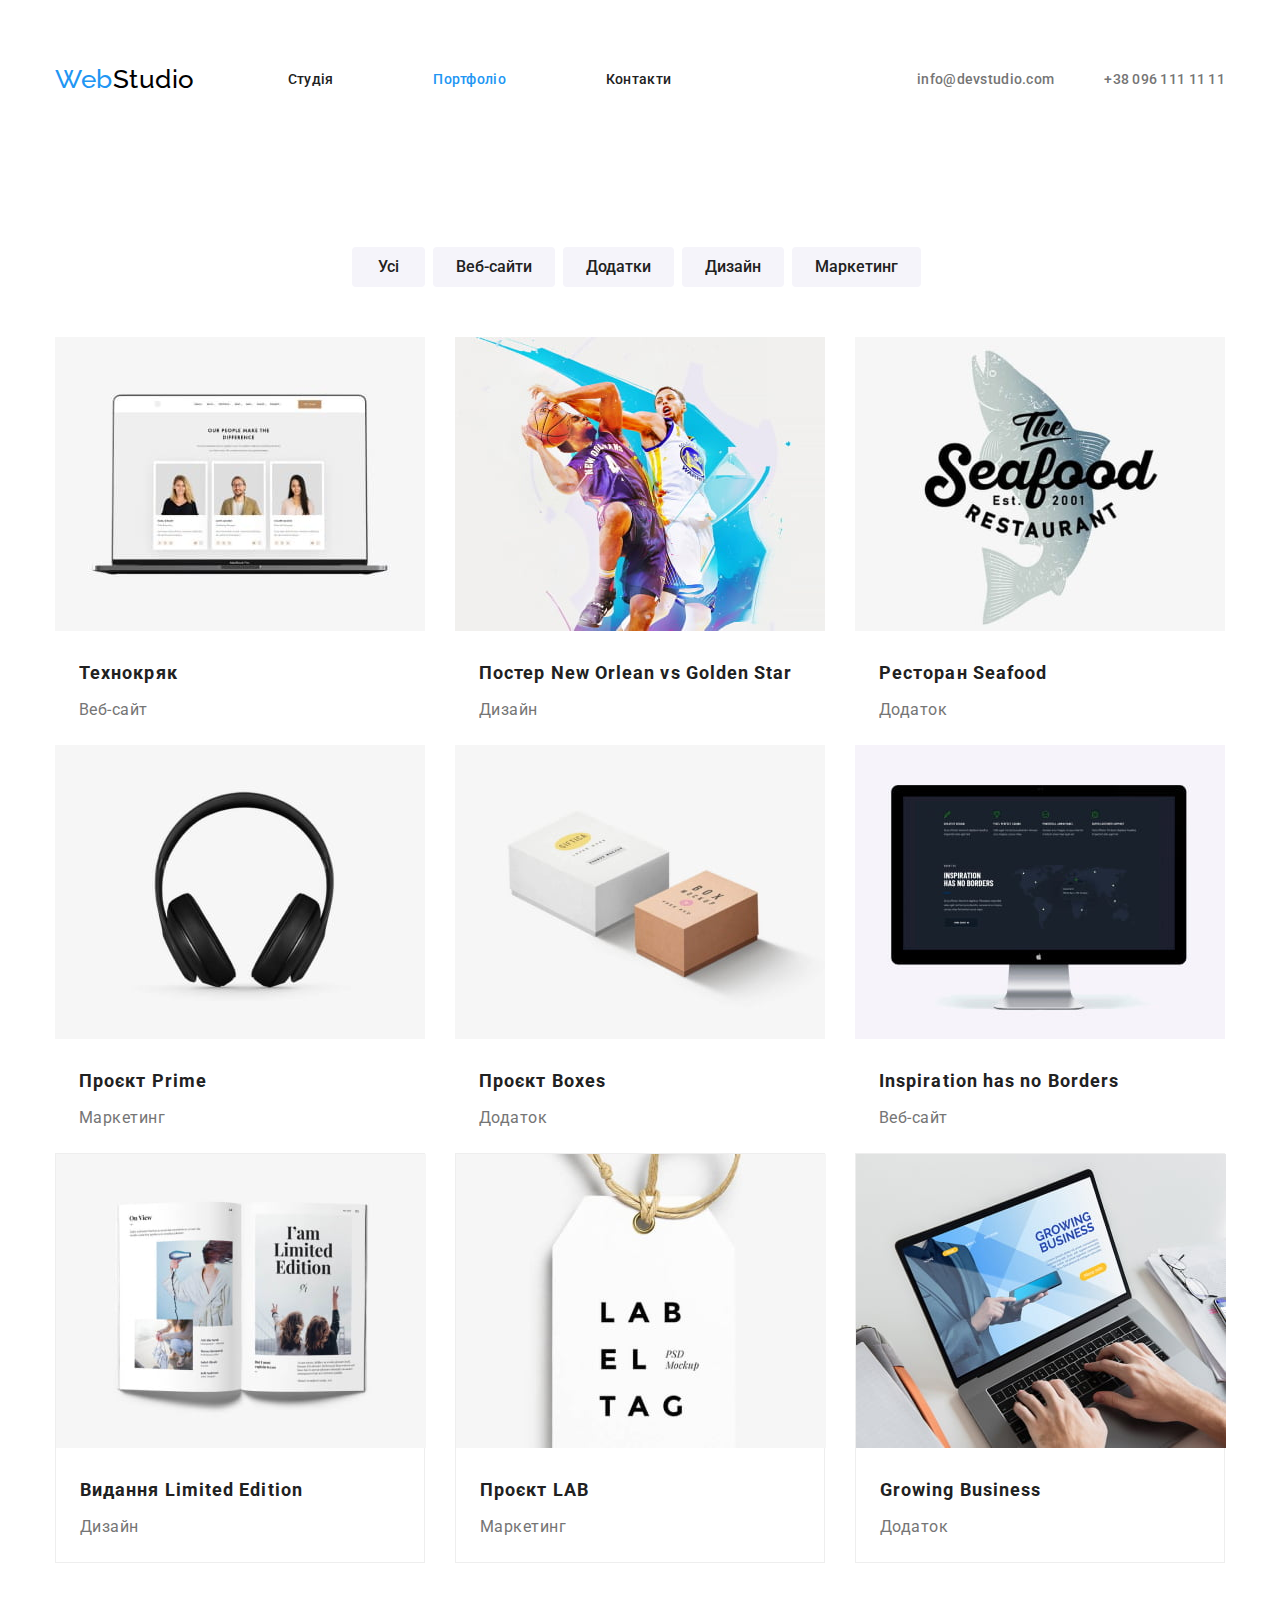
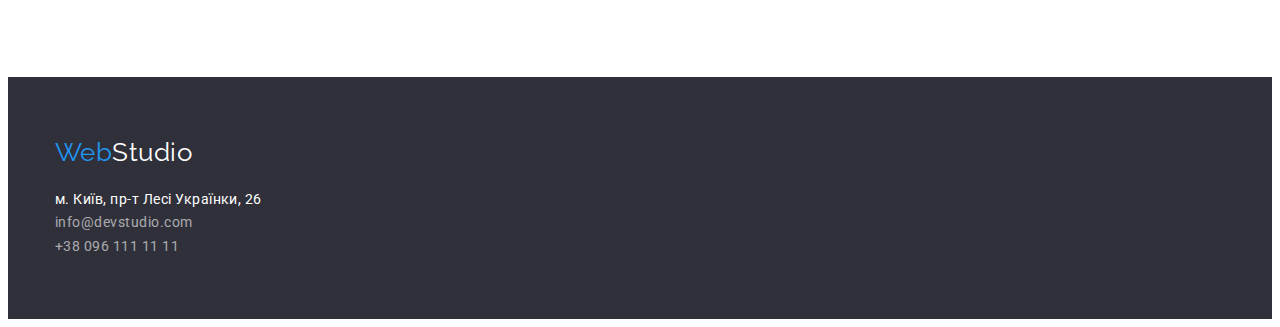
==== portfolio.html @ 887244df "home work" ====
<!DOCTYPE html>
<html lang="uk">
  <head>
    <meta charset="UTF-8" />
    <meta http-equiv="X-UA-Compatible" content="IE=edge" />
    <meta name="viewport" content="width=device-width, initial-scale=1.0" />
    <title>Portfolio</title>
    <link rel="preconnect" href="https://fonts.googleapis.com" />
    <link rel="preconnect" href="https://fonts.gstatic.com" crossorigin />
    <link
      href="https://fonts.googleapis.com/css2?family=Raleway:wght@700&family=Roboto:wght@400;500;700;900&display=swap"
      rel="stylesheet"
    />
    <link
      rel="stylesheet"
      href="https://cdnjs.cloudflare.com/ajax/libs/modern-normalize/1.1.0/modern-normalize.min.css"
      integrity="sha512-wpPYUAdjBVSE4KJnH1VR1HeZfpl1ub8YT/NKx4PuQ5NmX2tKuGu6U/JRp5y+Y8XG2tV+wKQpNHVUX03MfMFn9Q=="
      crossorigin="anonymous"
      referrerpolicy="no-referrer"
    />
    <link rel="stylesheet" href="./css/styles.css" />
  </head>
  <body>
    <header class="page-header">
      <div class="conteiner main-nav">
        <nav class="site-nav">
          <a href="./index.html" class="logo"><span>Web</span>Studio</a>
          <ul class="site-nav list">
            <li class="site-nav item">
              <a class="site-nav link" href="./index.html">Студія</a>
            </li>
            <li class="site-nav item">
              <a href="./portfolio.html" class="link current">Портфоліо</a>
            </li>
            <li class="site-nav item">
              <a class="site-nav link" href="#">Контакти</a>
            </li>
          </ul>
        </nav>
        <ul class="auth-nav list">
          <li class="auth-nav item">
            <a class="auth-nav link" href="mailto:info@devstudio.com"
              >info@devstudio.com</a
            >
          </li>
          <li class="auth-nav item">
            <a class="auth-nav link" href="tel:+380961111111"
              >+38 096 111 11 11</a
            >
          </li>
        </ul>
      </div>
    </header>
    <!--Main-->
    <main>
      <!--Main content-->
      <!--Портфоліо-->
      <section class="hero-portfolio">
        <div class="conteiner">
          <h1 class="visually-hidden">Наші Роботи</h1>
          <ul class="portfolio list">
            <li><button type="button" class="btn portfolio">Усі</button></li>
            <li>
              <button type="button" class="button portfolio">Веб-сайти</button>
            </li>
            <li>
              <button type="button" class="button portfolio">Додатки</button>
            </li>
            <li>
              <button type="button" class="button portfolio">Дизайн</button>
            </li>
            <li>
              <button type="button" class="button portfolio">Маркетинг</button>
            </li>
          </ul>
          <ul class="hero-items list">
            <li class="items-hero">
              <a class="list" href=""
                ><img
                  class="imgs"
                  src="./image/img1.jpg"
                  alt="Веб-сайт"
                  width="370"
                />
                <h2 class="title">Технокряк</h2>
                <p class="text">Веб-сайт</p>
              </a>
            </li>
            <li class="items-hero">
              <a class="list" href=""
                ><img
                  class="imgs"
                  src="./image/img2.jpg"
                  alt="Дизайн"
                  width="370"
                />
                <h2 class="title">
                  Постер<span lang="en"> New Orlean vs Golden Star</span>
                </h2>
                <p class="text">Дизайн</p>
              </a>
            </li>
            <li class="items-hero">
              <a class="list" href=""
                ><img
                  class="imgs"
                  src="./image/img3.jpg"
                  alt="Додаток"
                  width="370"
                />
                <h2 class="title">Ресторан<span lang="en"> Seafood</span></h2>
                <p class="text">Додаток</p>
              </a>
            </li>
            <li class="items-hero">
              <a class="list" href=""
                ><img
                  class="imgs"
                  src="./image/img4.jpg"
                  alt="Маркетинг"
                  width="370"
                />
                <h2 class="title">Проєкт<span lang="en"> Prime</span></h2>
                <p class="text">Маркетинг</p>
              </a>
            </li>
            <li class="items-hero">
              <a class="list" href=""
                ><img
                  class="imgs"
                  src="./image/img5.jpg"
                  alt="Бокс"
                  width="370"
                />
                <h2 class="title">Проєкт<span lang="en"> Boxes</span></h2>
                <p class="text">Додаток</p>
              </a>
            </li>
            <li class="items-hero">
              <a class="list" href=""
                ><img
                  class="imgs"
                  src="./image/img6.jpg"
                  alt="Монітор"
                  width="370"
                />
                <h2 class="title" lang="en">Inspiration has no Borders</h2>
                <p class="text">Веб-сайт</p>
              </a>
            </li>
            <li class="items-hero pfl">
              <a class="list" href=""
                ><img
                  class="imgs"
                  src="./image/img7.jpg"
                  alt="Видання"
                  width="370"
                />
                <h2 class="title">
                  Видання<span lang="en"> Limited Edition</span>
                </h2>
                <p class="text">Дизайн</p>
              </a>
            </li>
            <li class="items-hero pfl">
              <a class="list" href=""
                ><img
                  class="imgs"
                  src="./image/img8.jpg"
                  alt="Лаб"
                  width="370"
                />
                <h2 class="title">Проєкт<span lang="en"> LAB</span></h2>
                <p class="text">Маркетинг</p></a
              >
            </li>
            <li class="items-hero pfl">
              <a class="list" href=""
                ><img
                  class="imgs"
                  src="./image/img9.jpg"
                  alt="Бізнес"
                  width="370"
                />
                <h2 class="title" lang="en">Growing Business</h2>
                <p class="text">Додаток</p>
              </a>
            </li>
          </ul>
        </div>
      </section>
    </main>
    <!--Footer-->
    <footer class="footer">
      <div class="conteiner">
        <a href="./index.html" class="logo"><span>Web</span>Studio</a>
        <address>
          <ul class="footer list">
            <li>
              <a
                href="https://goo.gl/maps/CPtrU1FHBa2aNyZL9"
                target="_blank"
                rel="noopener noreferrer nofollow"
                class="link"
                >м. Київ, пр-т Лесі Українки, 26</a
              >
            </li>
            <li>
              <a href="mailto:info@devstudio.com" lang="en" class="link-info"
                >info@devstudio.com</a
              >
            </li>
            <li>
              <a href="tel:+380961111111" class="link-info"
                >+38 096 111 11 11</a
              >
            </li>
          </ul>
        </address>
      </div>
    </footer>
  </body>
</html>
---- css/styles.css ----
/* Styles Index */

/*колір основного тексту-заголовки #212121 */
/*вторинний колір тексту #757575 */
/*білий #FFFFFF */
/*голубий акцент кнопка #2196F3 */
/*голубий та чорний верх лого #2196F3 #000000 */
/*голубий та білий низ лого #2196F3 #FFFFFF*/
/*  */

:root {
  --primary-text-color: #757575;
  --title-text-color: #212121;
  --accent-color: #2196f3;
  --primary-bg-color: #ffffff;
  --primary-section-color: #f5f5f5;
  --section-bg-color: #f5f4fa;
  --logo-color: #000000;
  --section-color: #2f303a;
  --footer-link-color: rgba(255, 255, 255, 0.6);
  --button-color: #188ce8;
}

p,
h1,
h2,
h3,
h4,
h5,
h6 {
  margin: 0;
}

ul {
  margin: 0;
  padding-left: 0;
}

address {
  font-style: normal;
}

html {
  box-sizing: border-box;
}
*,
*::before,
*::after {
  box-sizing: inherit;
}
.conteiner {
  max-width: 1200px;
  padding-left: 15px;
  padding-right: 15px;
  margin-left: auto;
  margin-right: auto;
  /* outline: 2px solid aqua; */
}

body {
  background-color: var(--primary-bg-color);
  color: var(--primary-text-color);
  font-family: "Roboto", sans-serif;
  letter-spacing: 0.03em;
}

.logo {
  padding-top: 24px;
  padding-bottom: 25px;
  color: var(--logo-color);
  font-family: "Raleway", sans-serif;
  font-size: 26px;
  line-height: 1.19;
  text-decoration: none;
}
.site-nav .logo {
  color: var(--logo-color);
  font-family: "Raleway", sans-serif;
  font-size: 26px;
  line-height: 1.19;
  text-decoration: none;
}
.logo > span {
  color: var(--accent-color);
}

.logo > span {
  color: var(--accent-color);
}

.list {
  list-style: none;
  text-decoration: none;
  padding: 0;
  margin: 0;
}

.visually-hidden {
  position: absolute;
  white-space: nowrap;
  width: 1px;
  height: 1px;
  overflow: hidden;
  border: 0;
  padding: 0;
  clip-path: inset(100%);
  clip: rect(0 0 0 0);
  margin: -1px;
}
/* Page haader /////////////////// */
.page-header {
  padding-top: 32px;
  padding-bottom: 32px;
  border-bottom: 1px solid var(--primary-bg-color);
}

/* //////////////////////////////////////////////////// */
/* Site Nav */

.main-nav {
  display: flex;
  align-items: center;
}

.site-nav {
  display: flex;
  align-items: center;
}

.site-nav .logo {
  display: flex;
  margin-right: 93px;
}

.site-nav .list {
  display: flex;
  gap: 50px;
}

.site-nav.item {
  margin-right: 50px;
}
.site-nav.item:last-child {
  margin-right: 0;
}

.site-nav.link {
  display: block;
  padding-top: 32px;
  padding-bottom: 32px;
}

.site-nav a {
  color: var(--title-text-color);
  font-weight: 500;
  font-size: 14px;
  line-height: 1.14;
  letter-spacing: 0.02em;
  text-decoration: none;
}

.site-nav .link.current {
  display: block;
  padding-top: 32px;
  padding-bottom: 32px;
  color: var(--accent-color);
}

.site-nav .link.current:hover,
.site-nav .link.current:focus {
  color: inherit;
  color: var(--accent-color);
}

.site-nav .link:hover,
.site-nav .link:focus {
  color: var(--accent-color);
}

.auth-nav {
  display: flex;
  margin-left: auto;
}

.auth-nav .item + .item {
  margin-left: 50px;
}

.auth-nav a {
  font-weight: 500;
  font-size: 14px;
  line-height: 1.14;
  letter-spacing: 0.02em;
  color: var(--primary-text-color);
  text-decoration: none;
}

.auth-nav .item {
  font-weight: 500;
  font-size: 14px;
  line-height: 1.14;
  letter-spacing: 0.02em;
  color: var(--primary-text-color);
  text-decoration: none;
}

.auth-nav .link:hover,
.auth-nav .link:focus {
  color: var(--accent-color);
}

.auth-nav .links:hover,
.auth-nav .links:focus {
  color: var(--accent-color);
}
/* hero */
.section-hero {
  padding: 200px 0;
  background-color: var(--section-color);
  text-align: center;
}

.hero-title {
  margin-top: 0;
  margin-bottom: 30px;
  margin-left: auto;
  margin-right: auto;
  width: 696px;
  color: var(--primary-bg-color);
  font-weight: 900;
  font-size: 44px;
  line-height: 1.36;
  text-align: center;
  letter-spacing: 0.06em;
}

/* section-img */

.img.list {
  display: flex;
}

.img-item {
  width: 370px;
  margin-right: 30px;
  margin-bottom: 0;
}

.img-item:nth-child(3n) {
  margin-right: 0;
}

.section-img {
  padding-top: 94px;
  padding-bottom: 94px;
  background-color: var(--primary-bg-color);
}

.section-title {
  margin-top: 0;
  margin-bottom: 50px;
  color: var(--title-text-color);
  font-weight: 700;
  font-size: 36px;
  line-height: 1.16;
  text-align: center;
}

/* features */

.features-list {
  display: flex;
}

.features-item {
  width: 270px;
  margin-right: 30px;
}

.features-item:nth-child(4n) {
  margin-right: 0;
}

.section-features {
  padding-top: 94px;
  padding-bottom: 94px;
}

.features-list .title {
  margin-top: 0;
  margin-bottom: 10px;
  width: 270px;
  color: var(--title-text-color);
  font-weight: 700;
  font-size: 14px;
  line-height: 1.14;
  text-transform: uppercase;
}

.features-list .text {
  width: 270px;
  font-size: 14px;
  line-height: 1.71;
}

/* work */

.work-list.list {
  display: flex;
}

.work-list .title {
  margin-bottom: 10px;
  font-weight: 500;
  font-size: 16px;
  line-height: 1.18;
  color: var(--title-text-color);
}

.work-list .text {
  margin-bottom: 30px;
  font-size: 16px;
  line-height: 1.18;
  color: var(--primary-text-color);
}

.work-item {
  margin-right: 30px;
  padding-bottom: 30px;
  background-color: var(--primary-bg-color);
}

.work-img {
  width: 270px;
  margin-bottom: 30px;
}

.work-item:nth-child(4n) {
  margin-right: 0;
}

.section-work {
  /* display: inline-block; */
  padding-top: 94px;
  padding-bottom: 94px;
  background-color: var(--section-bg-color);
}

/* button */
.button {
  display: inline-block;
  border-radius: 4px;
  border: 1px solid transparent;
  font-family: inherit;
  text-align: center;
  cursor: pointer;
}

.button.studio {
  padding: 10px 32px;
  min-width: 216px;
  font-weight: 700;
  font-size: 16px;
  line-height: 1.87;
  letter-spacing: 0.06em;
  color: var(--primary-bg-color);
  background-color: var(--accent-color);
}

.section-hero .button:hover,
.section-hero .button:focus {
  background-color: var(--button-color);
}

/* footer */
.footer .link {
  font-style: normal;
  font-size: 14px;
  line-height: 1.71;
  color: var(--primary-bg-color);
  text-decoration: none;
}

.footer .link-info {
  font-style: normal;
  font-size: 14px;
  line-height: 1.71;
  color: var(--footer-link-color);
  text-decoration: none;
}
.link-info:hover,
.link-info:focus {
  color: var(--accent-color);
}

.footer .logo {
  color: var(--primary-bg-color);
}

.footer {
  padding-top: 60px;
  padding-bottom: 60px;
  background-color: var(--section-color);
}

.footer .list {
  padding: 0;
  margin-top: 20px;
}

.footer .link:hover,
.footer .link:focus {
  color: var(--accent-color);
}

/* Styles Portfolio */
/* ///////////////////////////////////////////////////// */

.hero-portfolio {
  padding-top: 94px;
  padding-bottom: 94px;
}

.hero-items .title {
  padding-right: 24px;
  padding-left: 24px;
  margin-bottom: 4px;
  font-weight: 700;
  font-size: 18px;
  line-height: 2;
  letter-spacing: 0.06em;
  color: var(--title-text-color);
}

.hero-items .text {
  padding-bottom: 20px;
  padding-right: 24px;
  padding-left: 24px;
  font-size: 16px;
  line-height: 1.87;
  color: var(--primary-text-color);
}
.hero-items.list {
  display: flex;
  flex-wrap: wrap;
  margin-bottom: 20px;
}

.items-hero {
  width: 370px;
  margin-right: 30px;
}

.items-hero:nth-child(3n) {
  margin-right: 0;
}

.pfl {
  border: 1px solid #eeeeee;
}

.portfolio.list {
  display: flex;
  justify-content: center;
  padding-top: 0;
  padding-bottom: 16px;
  margin-bottom: 34px;
}

.imgs {
  margin-bottom: 20px;
}

.button.portfolio {
  display: inline-block;
  padding: 6px 22px;
  margin-right: 8px;
  font-weight: 500;
  font-size: 16px;
  line-height: 1.62;
  border-radius: 4px;
  border: 1px solid transparent;

  font-family: inherit;
  text-align: center;
  cursor: pointer;
  color: var(--title-text-color);
  background-color: var(--section-bg-color);
  border-color: transparent;
}

.btn.portfolio {
  display: inline-block;
  margin-right: 8px;
  padding: 6px 25px;
  min-width: 73px;
  font-weight: 500;
  font-size: 16px;
  line-height: 1.62;
  border-radius: 4px;
  border: 1px solid transparent;

  font-family: inherit;
  text-align: center;
  cursor: pointer;
  color: var(--title-text-color);
  background-color: var(--section-bg-color);
  border-color: transparent;
}

.btn:hover,
.btn:focus,
.button:hover,
.button:focus {
  background-color: var(--accent-color);
  color: var(--primary-bg-color);
}
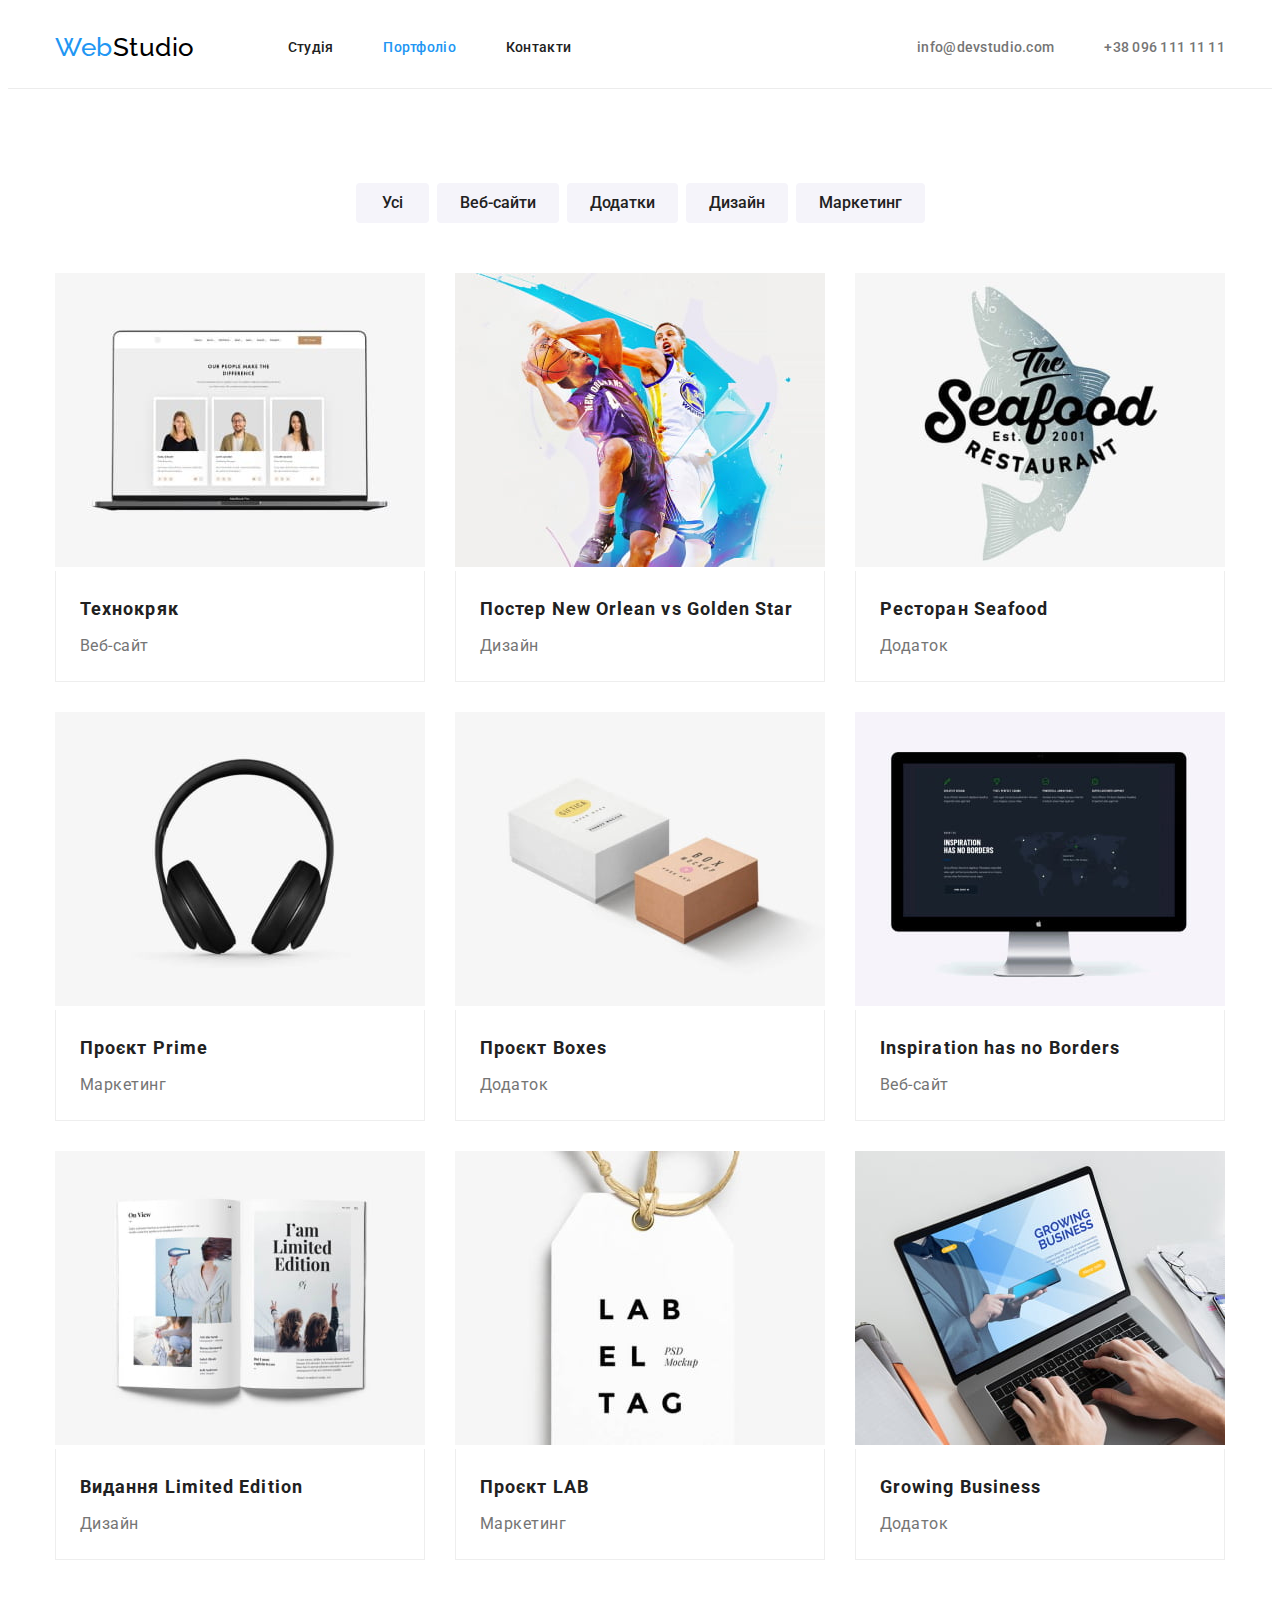
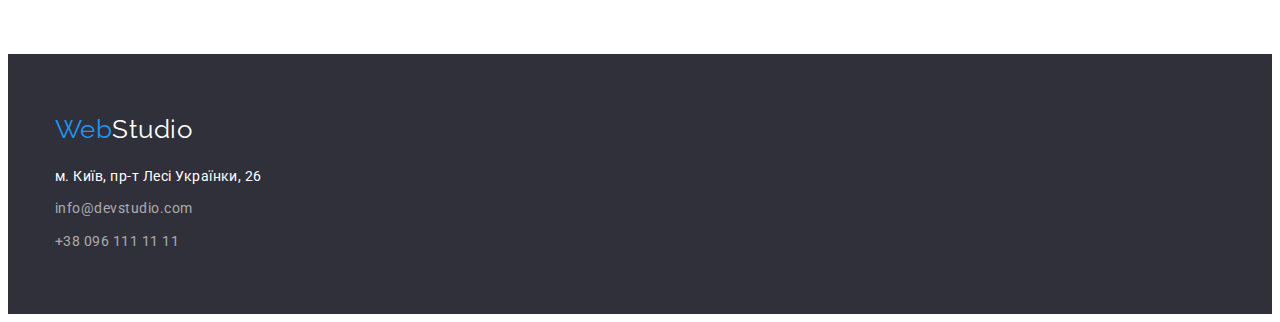
==== commit 4dead70d: "correct" ====
--- a/portfolio.html
+++ b/portfolio.html
@@ -82,8 +82,10 @@
                   alt="Веб-сайт"
                   width="370"
                 />
-                <h2 class="title">Технокряк</h2>
-                <p class="text">Веб-сайт</p>
+                <div class="hero-div">
+                  <h2 class="title">Технокряк</h2>
+                  <p class="text">Веб-сайт</p>
+                </div>
               </a>
             </li>
             <li class="items-hero">
@@ -94,10 +96,12 @@
                   alt="Дизайн"
                   width="370"
                 />
-                <h2 class="title">
-                  Постер<span lang="en"> New Orlean vs Golden Star</span>
-                </h2>
-                <p class="text">Дизайн</p>
+                <div class="hero-div">
+                  <h2 class="title">
+                    Постер<span lang="en"> New Orlean vs Golden Star</span>
+                  </h2>
+                  <p class="text">Дизайн</p>
+                </div>
               </a>
             </li>
             <li class="items-hero">
@@ -108,8 +112,10 @@
                   alt="Додаток"
                   width="370"
                 />
-                <h2 class="title">Ресторан<span lang="en"> Seafood</span></h2>
-                <p class="text">Додаток</p>
+                <div class="hero-div">
+                  <h2 class="title">Ресторан<span lang="en"> Seafood</span></h2>
+                  <p class="text">Додаток</p>
+                </div>
               </a>
             </li>
             <li class="items-hero">
@@ -120,8 +126,10 @@
                   alt="Маркетинг"
                   width="370"
                 />
-                <h2 class="title">Проєкт<span lang="en"> Prime</span></h2>
-                <p class="text">Маркетинг</p>
+                <div class="hero-div">
+                  <h2 class="title">Проєкт<span lang="en"> Prime</span></h2>
+                  <p class="text">Маркетинг</p>
+                </div>
               </a>
             </li>
             <li class="items-hero">
@@ -132,8 +140,10 @@
                   alt="Бокс"
                   width="370"
                 />
-                <h2 class="title">Проєкт<span lang="en"> Boxes</span></h2>
-                <p class="text">Додаток</p>
+                <div class="hero-div">
+                  <h2 class="title">Проєкт<span lang="en"> Boxes</span></h2>
+                  <p class="text">Додаток</p>
+                </div>
               </a>
             </li>
             <li class="items-hero">
@@ -144,11 +154,13 @@
                   alt="Монітор"
                   width="370"
                 />
-                <h2 class="title" lang="en">Inspiration has no Borders</h2>
-                <p class="text">Веб-сайт</p>
-              </a>
-            </li>
-            <li class="items-hero pfl">
+                <div class="hero-div">
+                  <h2 class="title" lang="en">Inspiration has no Borders</h2>
+                  <p class="text">Веб-сайт</p>
+                </div>
+              </a>
+            </li>
+            <li class="items-hero">
               <a class="list" href=""
                 ><img
                   class="imgs"
@@ -156,13 +168,15 @@
                   alt="Видання"
                   width="370"
                 />
-                <h2 class="title">
-                  Видання<span lang="en"> Limited Edition</span>
-                </h2>
-                <p class="text">Дизайн</p>
-              </a>
-            </li>
-            <li class="items-hero pfl">
+                <div class="hero-div">
+                  <h2 class="title">
+                    Видання<span lang="en"> Limited Edition</span>
+                  </h2>
+                  <p class="text">Дизайн</p>
+                </div>
+              </a>
+            </li>
+            <li class="items-hero">
               <a class="list" href=""
                 ><img
                   class="imgs"
@@ -170,11 +184,13 @@
                   alt="Лаб"
                   width="370"
                 />
-                <h2 class="title">Проєкт<span lang="en"> LAB</span></h2>
-                <p class="text">Маркетинг</p></a
-              >
-            </li>
-            <li class="items-hero pfl">
+                <div class="hero-div">
+                  <h2 class="title">Проєкт<span lang="en"> LAB</span></h2>
+                  <p class="text">Маркетинг</p>
+                </div>
+              </a>
+            </li>
+            <li class="items-hero">
               <a class="list" href=""
                 ><img
                   class="imgs"
@@ -182,8 +198,10 @@
                   alt="Бізнес"
                   width="370"
                 />
-                <h2 class="title" lang="en">Growing Business</h2>
-                <p class="text">Додаток</p>
+                <div class="hero-div">
+                  <h2 class="title" lang="en">Growing Business</h2>
+                  <p class="text">Додаток</p>
+                </div>
               </a>
             </li>
           </ul>
@@ -193,10 +211,10 @@
     <!--Footer-->
     <footer class="footer">
       <div class="conteiner">
-        <a href="./index.html" class="logo"><span>Web</span>Studio</a>
-        <address>
+        <a href="./index.html" class="logo footer"><span>Web</span>Studio</a>
+        <address class="address">
           <ul class="footer list">
-            <li>
+            <li class="footer-item">
               <a
                 href="https://goo.gl/maps/CPtrU1FHBa2aNyZL9"
                 target="_blank"
@@ -205,12 +223,12 @@
                 >м. Київ, пр-т Лесі Українки, 26</a
               >
             </li>
-            <li>
+            <li class="footer-item">
               <a href="mailto:info@devstudio.com" lang="en" class="link-info"
                 >info@devstudio.com</a
               >
             </li>
-            <li>
+            <li class="footer-item">
               <a href="tel:+380961111111" class="link-info"
                 >+38 096 111 11 11</a
               >
--- a/css/styles.css
+++ b/css/styles.css
@@ -19,6 +19,8 @@
   --section-color: #2f303a;
   --footer-link-color: rgba(255, 255, 255, 0.6);
   --button-color: #188ce8;
+  --border-color: #eeeeee;
+  --header-border-color: #ececec;
 }
 
 p,
@@ -109,9 +111,7 @@
 }
 /* Page haader /////////////////// */
 .page-header {
-  padding-top: 32px;
-  padding-bottom: 32px;
-  border-bottom: 1px solid var(--primary-bg-color);
+  border-bottom: 1px solid var(--header-border-color);
 }
 
 /* //////////////////////////////////////////////////// */
@@ -134,7 +134,7 @@
 
 .site-nav .list {
   display: flex;
-  gap: 50px;
+  /* gap: 50px; */
 }
 
 .site-nav.item {
@@ -225,7 +225,7 @@
   margin-bottom: 30px;
   margin-left: auto;
   margin-right: auto;
-  width: 696px;
+  max-width: 696px;
   color: var(--primary-bg-color);
   font-weight: 900;
   font-size: 44px;
@@ -251,7 +251,6 @@
 }
 
 .section-img {
-  padding-top: 94px;
   padding-bottom: 94px;
   background-color: var(--primary-bg-color);
 }
@@ -325,8 +324,8 @@
 }
 
 .work-item {
+  text-align: center;
   margin-right: 30px;
-  padding-bottom: 30px;
   background-color: var(--primary-bg-color);
 }
 
@@ -393,8 +392,13 @@
   color: var(--accent-color);
 }
 
-.footer .logo {
+.logo {
   color: var(--primary-bg-color);
+}
+
+.logo.footer {
+  padding-top: 0px;
+  padding-bottom: 0px;
 }
 
 .footer {
@@ -403,9 +407,20 @@
   background-color: var(--section-color);
 }
 
+.address {
+  margin-top: 20px;
+}
+.footer-item {
+  margin-bottom: 9px;
+}
+
+.footer-item:last-child {
+  margin-bottom: 0;
+}
+
 .footer .list {
   padding: 0;
-  margin-top: 20px;
+  /* margin-top: 20px; */
 }
 
 .footer .link:hover,
@@ -421,9 +436,15 @@
   padding-bottom: 94px;
 }
 
+.hero-div {
+  padding: 20px 24px;
+  border: 1px solid var(--border-color);
+  border-top: none;
+}
+
 .hero-items .title {
-  padding-right: 24px;
-  padding-left: 24px;
+  /* padding-right: 24px;
+  padding-left: 24px; */
   margin-bottom: 4px;
   font-weight: 700;
   font-size: 18px;
@@ -433,9 +454,6 @@
 }
 
 .hero-items .text {
-  padding-bottom: 20px;
-  padding-right: 24px;
-  padding-left: 24px;
   font-size: 16px;
   line-height: 1.87;
   color: var(--primary-text-color);
@@ -443,38 +461,28 @@
 .hero-items.list {
   display: flex;
   flex-wrap: wrap;
-  margin-bottom: 20px;
+  gap: 30px;
 }
 
 .items-hero {
-  width: 370px;
-  margin-right: 30px;
+  flex-basis: calc((100% - 60px) / 3);
 }
 
 .items-hero:nth-child(3n) {
   margin-right: 0;
 }
 
-.pfl {
-  border: 1px solid #eeeeee;
-}
-
 .portfolio.list {
   display: flex;
   justify-content: center;
+  gap: 8px;
   padding-top: 0;
-  padding-bottom: 16px;
-  margin-bottom: 34px;
-}
-
-.imgs {
-  margin-bottom: 20px;
+  margin-bottom: 50px;
 }
 
 .button.portfolio {
   display: inline-block;
   padding: 6px 22px;
-  margin-right: 8px;
   font-weight: 500;
   font-size: 16px;
   line-height: 1.62;
@@ -491,7 +499,6 @@
 
 .btn.portfolio {
   display: inline-block;
-  margin-right: 8px;
   padding: 6px 25px;
   min-width: 73px;
   font-weight: 500;
